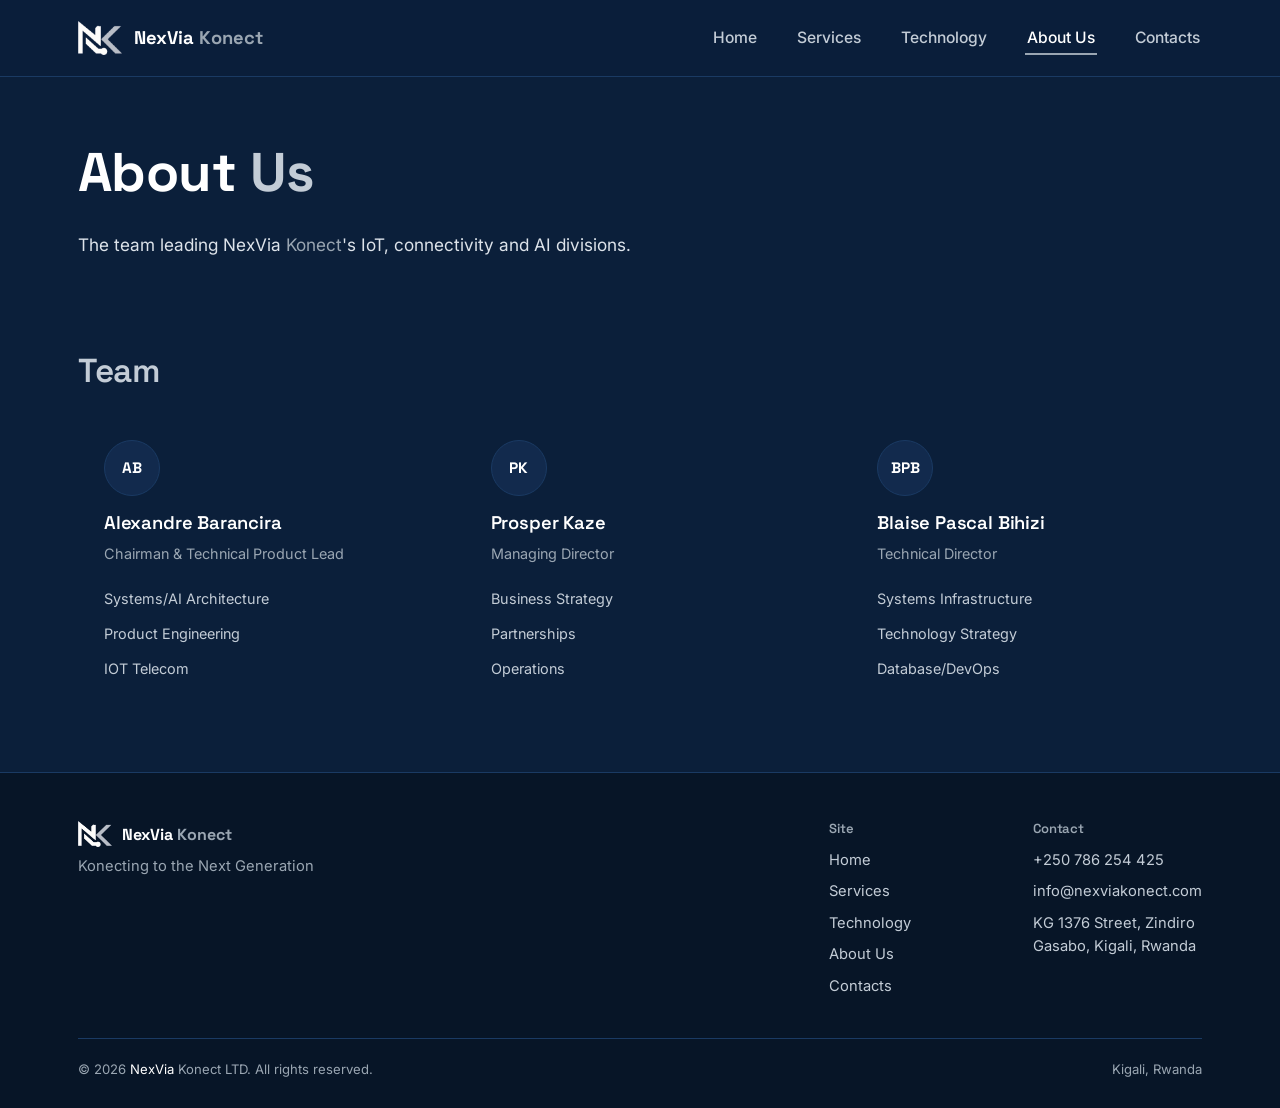
==== about.html @ c01fec38 "Add files via upload" ====
<!DOCTYPE html>
<html lang="en">
<head>
<meta charset="UTF-8">
<meta name="viewport" content="width=device-width, initial-scale=1">
<title>About Us — NexVia Konect</title>
<meta name="description" content="Meet the NexVia Konect leadership team behind our IoT, connectivity and AI divisions.">
<link rel="icon" type="image/png" href="assets/favicon-32.png">
<link rel="preconnect" href="https://fonts.googleapis.com">
<link rel="preconnect" href="https://fonts.gstatic.com" crossorigin>
<link href="https://fonts.googleapis.com/css2?family=Space+Grotesk:wght@500;600;700&family=Inter:wght@400;500;600&display=swap" rel="stylesheet">
<link rel="stylesheet" href="css/style.css">
</head>
<body>

<header class="site-header">
  <div class="container">
    <a class="brand" href="index.html">
      <img src="assets/logo-mark-light.png" alt="NexVia Konect logo">
      <span class="brand-word">NexVia <span class="k">Konect</span></span>
    </a>
    <nav aria-label="Primary">
      <ul class="nav-links">
        <li><a href="index.html">Home</a></li>
        <li><a href="services.html">Services</a></li>
        <li><a href="technology.html">Technology</a></li>
        <li><a href="about.html" aria-current="page">About Us</a></li>
        <li><a href="contact.html">Contacts</a></li>
      </ul>
    </nav>
    <button class="nav-toggle" aria-label="Toggle menu" aria-expanded="false"><span></span></button>
  </div>
</header>

<main>
  <section class="page-hero">
    <div class="container">
      <h1>About <span class="mix-grey">Us</span></h1>
      <p class="lede">The team leading NexVia <span class="k">Konect</span>'s IoT, connectivity and AI divisions.</p>
    </div>
  </section>

  <section class="section--tight">
    <div class="container">
      <h2 class="heading-grey">Team</h2>
      <div class="team-grid">

        <div class="team-card">
          <div class="avatar">AB</div>
          <h3>Alexandre Barancira</h3>
          <div class="role">Chairman &amp; Technical Product Lead</div>
          <ul class="expertise-list">
            <li>Systems/AI Architecture</li>
            <li>Product Engineering</li>
            <li>IOT Telecom</li>
          </ul>
        </div>

        <div class="team-card">
          <div class="avatar">PK</div>
          <h3>Prosper Kaze</h3>
          <div class="role">Managing Director</div>
          <ul class="expertise-list">
            <li>Business Strategy</li>
            <li>Partnerships</li>
            <li>Operations</li>
          </ul>
        </div>

        <div class="team-card">
          <div class="avatar">BPB</div>
          <h3>Blaise Pascal Bihizi</h3>
          <div class="role">Technical Director</div>
          <ul class="expertise-list">
            <li>Systems Infrastructure</li>
            <li>Technology Strategy</li>
            <li>Database/DevOps</li>
          </ul>
        </div>

      </div>
    </div>
  </section>
</main>

<footer class="site-footer">
  <div class="container">
    <div class="footer-top">
      <div>
        <div class="footer-brand">
          <img src="assets/logo-mark-light.png" alt="">
          <span class="footer-brand-name">NexVia <span class="k">Konect</span></span>
        </div>
        <p class="footer-tagline"><span class="k">Konecting</span> to the Next Generation</p>
      </div>
      <div class="footer-cols">
        <div class="footer-col">
          <h4>Site</h4>
          <a href="index.html">Home</a>
          <a href="services.html">Services</a>
          <a href="technology.html">Technology</a>
          <a href="about.html">About Us</a>
          <a href="contact.html">Contacts</a>
        </div>
        <div class="footer-col">
          <h4>Contact</h4>
          <a href="tel:+250786254425">+250 786 254 425</a>
          <a href="mailto:info@nexviakonect.com">info@nexviakonect.com</a>
          <p>KG 1376 Street, Zindiro<br>Gasabo, Kigali, Rwanda</p>
        </div>
      </div>
    </div>
    <div class="footer-bottom">
      <span>© 2026 <span class="brand-white">NexVia</span> <span class="k">Konect</span> LTD. All rights reserved.</span>
      <span>Kigali, Rwanda</span>
    </div>
  </div>
</footer>

<script src="js/main.js"></script>
</body>
</html>
---- css/style.css ----
/* ============================================================
   NexVia Konect — brand tokens
   Navy / Grey / White, per Company Profile theme colours.
   ============================================================ */
:root{
  --navy-950:#071527;   /* deepest bg (footer, panels) */
  --navy-900:#0b1f3a;   /* base page background */
  --navy-800:#122a4d;   /* elevated panel */
  --navy-700:#1a3a63;   /* borders on navy, hover fills */
  --grey-400:#9aa6b2;   /* logo grey / secondary accent */
  --grey-300:#c3ccd6;   /* body text on navy */
  --grey-200:#dde3ea;   /* faint text */
  --white:#ffffff;

  --font-head:'Space Grotesk', 'Segoe UI', Arial, sans-serif;
  --font-body:'Inter', 'Segoe UI', Arial, sans-serif;

  --maxw:1180px;
}

*,*::before,*::after{ box-sizing:border-box; }
html{ scroll-behavior:smooth; }
@media (prefers-reduced-motion: reduce){
  html{ scroll-behavior:auto; }
  *,*::before,*::after{ animation-duration:0.001ms !important; animation-iteration-count:1 !important; transition-duration:0.001ms !important; }
}

body{
  margin:0;
  background:var(--navy-900);
  color:var(--grey-300);
  font-family:var(--font-body);
  font-size:16px;
  line-height:1.6;
  -webkit-font-smoothing:antialiased;
}

h1,h2,h3,h4{
  font-family:var(--font-head);
  color:var(--white);
  margin:0 0 .5em;
  line-height:1.15;
  font-weight:600;
  letter-spacing:-0.01em;
}
h1{ font-size:clamp(2.2rem, 4.4vw, 3.4rem); font-weight:700; }
h2{ font-size:clamp(1.6rem, 2.6vw, 2.1rem); }
h3{ font-size:1.15rem; }

p{ margin:0 0 1em; max-width:64ch; }
a{ color:var(--white); text-decoration:none; }
a:focus-visible, button:focus-visible, input:focus-visible, textarea:focus-visible, select:focus-visible{
  outline:2px solid var(--grey-300);
  outline-offset:3px;
}

.k{ color:var(--grey-400); } /* two-tone brand device: the K in Konect */

.container{
  max-width:var(--maxw);
  margin:0 auto;
  padding:0 28px;
}

.section{ padding:88px 0; }
.section--tight{ padding:56px 0; }
.section--alt{ background:var(--navy-950); }

.eyebrow-line{
  color:var(--grey-400);
  font-size:.95rem;
  margin-bottom:14px;
}

/* ---------- Header ---------- */
.site-header{
  position:sticky; top:0; z-index:50;
  background:rgba(11,31,58,.92);
  backdrop-filter:saturate(140%) blur(8px);
  border-bottom:1px solid var(--navy-700);
}
.site-header .container{
  display:flex; align-items:center; justify-content:space-between;
  height:76px;
}
.brand{ display:flex; align-items:center; gap:12px; }
.brand img{ height:34px; width:auto; display:block; }
.brand-word{ font-family:var(--font-head); font-weight:700; font-size:1.15rem; color:var(--white); white-space:nowrap; }
.brand-word .k{ font-weight:700; }

.nav-links{ display:flex; gap:36px; list-style:none; margin:0; padding:0; }
.nav-links a{
  color:var(--grey-300); font-size:.98rem; font-weight:500;
  padding:6px 2px; border-bottom:2px solid transparent;
  transition:color .15s ease, border-color .15s ease;
}
.nav-links a:hover, .nav-links a[aria-current="page"]{
  color:var(--white); border-bottom-color:var(--grey-400);
}

.nav-toggle{
  display:none; background:none; border:1px solid var(--navy-700);
  border-radius:6px; width:42px; height:38px; cursor:pointer;
  position:relative;
}
.nav-toggle span, .nav-toggle span::before, .nav-toggle span::after{
  content:''; position:absolute; left:10px; right:10px; height:2px; background:var(--grey-300);
}
.nav-toggle span{ top:18px; }
.nav-toggle span::before{ top:-7px; }
.nav-toggle span::after{ top:7px; }

@media (max-width: 860px){
  .nav-toggle{ display:block; }
  .nav-links{
    position:fixed; inset:76px 0 auto 0; flex-direction:column; gap:0;
    background:var(--navy-950); border-bottom:1px solid var(--navy-700);
    max-height:0; overflow:hidden; transition:max-height .25s ease;
  }
  .nav-links.is-open{ max-height:320px; }
  .nav-links li{ border-top:1px solid var(--navy-700); }
  .nav-links a{ display:block; padding:16px 28px; border-bottom:none; }
  .nav-links a:hover, .nav-links a[aria-current="page"]{ background:var(--navy-800); }
}

/* ---------- Hero ---------- */
.hero{
  padding:76px 0 60px;
  max-width:760px;
}
.hero p.lede{ font-size:1.15rem; color:var(--grey-200); }
.hero-actions{ display:flex; gap:16px; margin-top:28px; flex-wrap:wrap; }

/* ---------- Grey/white heading mix ---------- */
.heading-grey{ color:var(--grey-300); }
.mix-grey{ color:var(--grey-300); }

@media (max-width:900px){
  .hero{ padding-top:52px; }
}

/* ---------- Buttons ---------- */
.btn{
  display:inline-flex; align-items:center; gap:8px;
  padding:13px 26px; border-radius:4px; font-weight:600; font-size:.98rem;
  border:1px solid transparent; cursor:pointer; font-family:var(--font-body);
  transition:background .15s ease, border-color .15s ease, color .15s ease;
}
.btn-primary{ background:var(--white); color:var(--navy-900); }
.btn-primary:hover{ background:var(--grey-200); }
.btn-outline{ border-color:var(--navy-700); color:var(--white); }
.btn-outline:hover{ border-color:var(--grey-400); background:var(--navy-800); }
.btn-grey{ background:var(--grey-400); color:var(--navy-900); }
.btn-grey:hover{ background:var(--grey-300); }

/* ---------- Divisions strip (home) ---------- */
.div-strip{ display:grid; grid-template-columns:repeat(5,1fr); gap:1px; background:var(--navy-700); border:1px solid var(--navy-700); margin-top:36px; }
.div-strip a{
  background:var(--navy-900); padding:22px 16px; display:flex; align-items:center; gap:10px;
  font-size:.92rem; color:var(--grey-200); font-weight:500;
}
.div-strip a:hover{ background:var(--navy-800); color:var(--white); }
.dot{ width:8px; height:8px; background:var(--grey-400); flex:none; }
@media (max-width:760px){ .div-strip{ grid-template-columns:1fr 1fr; } }
@media (max-width:460px){ .div-strip{ grid-template-columns:1fr; } }

.donut-chart-wrap{ margin-top:24px; max-width:640px; }
.donut-chart-wrap svg{ width:100%; height:auto; }
.donut-slice-link path{ transition:opacity .15s ease, transform .15s ease; transform-origin:center; }
.donut-slice-link:hover path, .donut-slice-link:focus path{ opacity:.82; }
.donut-slice-link:focus{ outline:none; }
.donut-slice-link:focus path{ stroke:var(--grey-300); }

/* ---------- Panels / cards (hairline, no shadow) ---------- */
.panel{
  background:var(--navy-800);
  border:1px solid var(--navy-700);
  padding:26px 24px;
}

.audience-grid{ display:grid; grid-template-columns:repeat(3,1fr); gap:1px; background:var(--navy-700); border:1px solid var(--navy-700); margin-top:8px; }
.audience-grid .panel{ border:none; }
.audience-grid h3{ margin-bottom:6px; }
.audience-grid .code{ display:inline-block; font-family:var(--font-head); color:var(--grey-400); font-weight:700; margin-bottom:10px; font-size:1.05rem; }
@media (max-width:760px){ .audience-grid{ grid-template-columns:1fr; } }

.pyramid-wrap{ margin-top:8px; max-width:640px; }
.pyramid-wrap svg{ width:100%; height:auto; }

.division-grid{ display:grid; grid-template-columns:1fr; gap:1px; background:var(--navy-700); border:1px solid var(--navy-700); margin-top:20px; }
.division-row{ background:var(--navy-900); padding:26px 24px; display:grid; grid-template-columns:220px 220px 1fr; gap:22px; }
.division-row .name{ display:flex; align-items:center; gap:10px; font-family:var(--font-head); font-weight:700; color:var(--white); font-size:1.05rem; }
.division-row .focus{ color:var(--grey-400); font-size:.92rem; }
.division-row .keys{ color:var(--grey-300); font-size:.94rem; margin:0; max-width:60ch; }
@media (max-width:860px){
  .division-row{ grid-template-columns:1fr; gap:6px; }
}

/* ---------- Team (about) ---------- */
.team-grid{ display:grid; grid-template-columns:repeat(3,1fr); gap:36px; margin-top:20px; }
.team-card{ background:var(--navy-900); padding:30px 26px; }
.avatar{
  width:56px; height:56px; border-radius:50%;
  background:var(--navy-800); border:1px solid var(--navy-700);
  color:var(--white); font-family:var(--font-head); font-weight:700; font-size:.95rem;
  display:flex; align-items:center; justify-content:center; margin-bottom:16px;
}
.team-card .role{ color:var(--grey-400); font-size:.9rem; margin-bottom:16px; }
.expertise-list{ list-style:none; margin:0; padding:0; }
.expertise-list li{ color:var(--grey-300); font-size:.9rem; padding:6px 0; }
@media (max-width:860px){ .team-grid{ grid-template-columns:1fr; } }

/* ---------- Contact page ---------- */
.contact-grid{ display:grid; grid-template-columns:1.1fr .9fr; gap:48px; margin-top:30px; }
.contact-grid > div{ padding:0; }
@media (max-width:860px){ .contact-grid{ grid-template-columns:1fr; } }

.field{ margin-bottom:20px; }
.field label{ display:block; font-size:.88rem; color:var(--grey-300); margin-bottom:7px; }
.field input, .field textarea, .field select{
  width:100%; background:var(--navy-950); border:1px solid var(--navy-700);
  color:var(--white); padding:12px 14px; font-family:var(--font-body); font-size:.96rem; border-radius:3px;
}
.field textarea{ min-height:130px; resize:vertical; }
.field input::placeholder, .field textarea::placeholder{ color:#5c6b7f; }
.form-note{ font-size:.85rem; color:var(--grey-400); margin-top:-6px; }
.form-status{ font-size:.9rem; margin-top:14px; min-height:1.2em; }

.info-block{ margin-bottom:30px; }
.info-block:last-child{ margin-bottom:0; }
.info-block h3{ margin-bottom:8px; }
.info-block .addr{ color:var(--grey-300); font-style:normal; margin:0 0 12px; }
.info-block .link-arrow{ color:var(--white); font-weight:600; font-size:.94rem; border-bottom:1px solid var(--navy-700); padding-bottom:2px; }
.info-block .link-arrow:hover{ border-color:var(--grey-400); }
.info-block .big{ font-family:var(--font-head); font-size:1.15rem; margin:0 0 10px; }
.info-block .big a{ color:var(--grey-300); }
.info-block .big a:hover{ color:var(--white); }
.info-block .phone-line{ display:flex; align-items:center; gap:9px; }
.icon-tel{ color:var(--grey-300); flex:none; }

/* ---------- Footer ---------- */
.site-footer{ background:var(--navy-950); border-top:1px solid var(--navy-700); padding:48px 0 28px; }
.footer-top{ display:flex; justify-content:space-between; gap:40px; flex-wrap:wrap; margin-bottom:32px; }
.footer-brand{ display:flex; align-items:center; gap:10px; }
.footer-brand img{ height:26px; }
.footer-brand-name{ font-family:var(--font-head); font-weight:700; color:var(--white); }
.footer-tagline{ color:var(--grey-400); font-size:.92rem; margin-top:8px; max-width:32ch; }
.footer-cols{ display:flex; flex-wrap:wrap; }
.footer-col{ margin-right:64px; min-width:140px; }
.footer-col:last-child{ margin-right:0; }
.footer-col h4{ font-size:.82rem; color:var(--grey-400); font-weight:600; margin-bottom:12px; }
.footer-col a, .footer-col p{ display:block; color:var(--grey-300); font-size:.92rem; margin:0 0 8px; }
.footer-col a:hover{ color:var(--white); }
.footer-bottom{ border-top:1px solid var(--navy-700); padding-top:20px; font-size:.82rem; color:var(--grey-400); display:flex; justify-content:space-between; flex-wrap:wrap; gap:10px; }
.footer-bottom .brand-white{ color:var(--white); }

/* ---------- Page hero (inner pages) ---------- */
.page-hero{ padding:64px 0 20px; }
.page-hero p.lede{ font-size:1.08rem; color:var(--grey-200); max-width:70ch; }
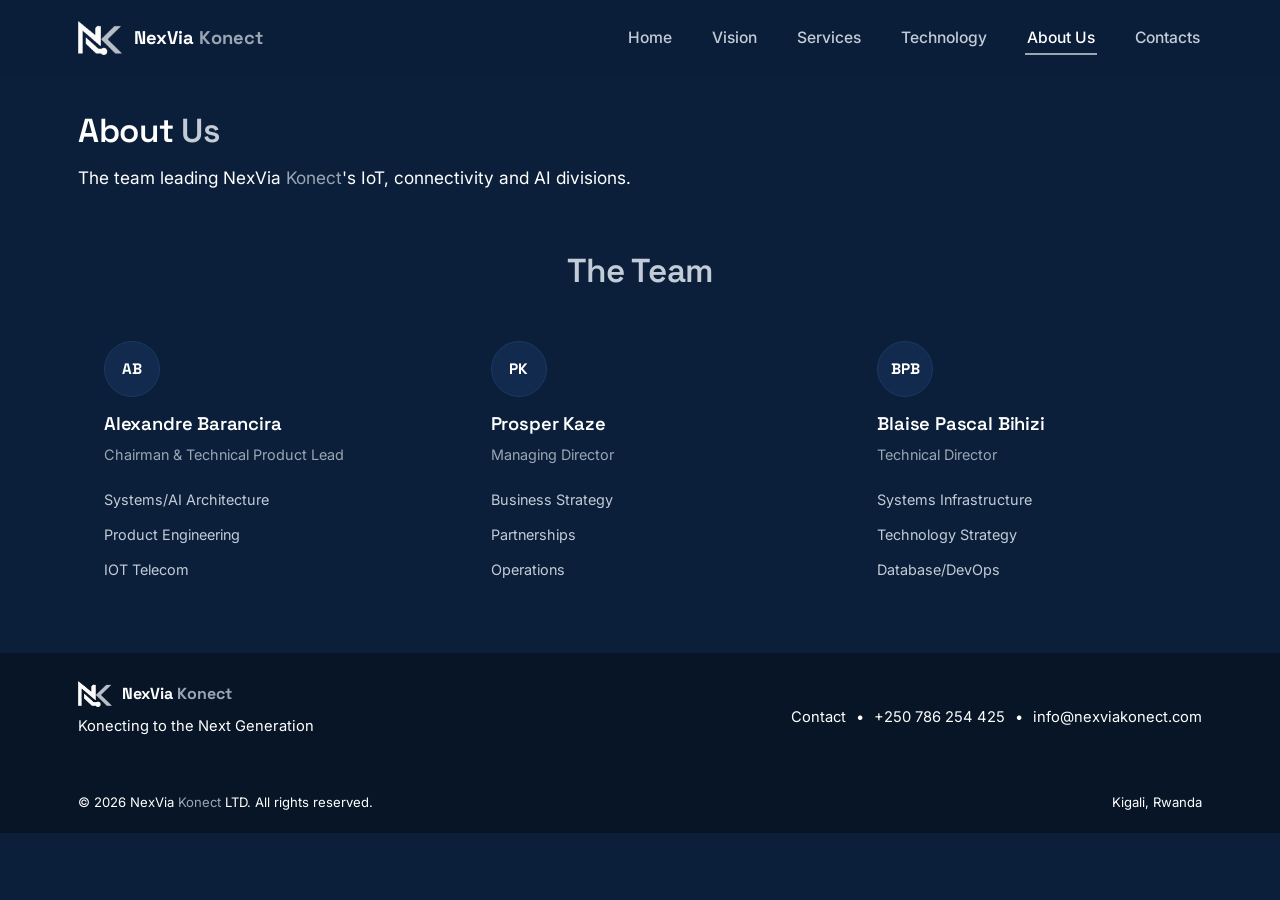
==== commit 5e4a8343: "Add files via upload" ====
--- a/about.html
+++ b/about.html
@@ -22,6 +22,7 @@
     <nav aria-label="Primary">
       <ul class="nav-links">
         <li><a href="index.html">Home</a></li>
+        <li><a href="vision.html">Vision</a></li>
         <li><a href="services.html">Services</a></li>
         <li><a href="technology.html">Technology</a></li>
         <li><a href="about.html" aria-current="page">About Us</a></li>
@@ -35,14 +36,14 @@
 <main>
   <section class="page-hero">
     <div class="container">
-      <h1>About <span class="mix-grey">Us</span></h1>
+      <h1 class="h1-compact">About <span class="mix-grey">Us</span></h1>
       <p class="lede">The team leading NexVia <span class="k">Konect</span>'s IoT, connectivity and AI divisions.</p>
     </div>
   </section>
 
   <section class="section--tight">
     <div class="container">
-      <h2 class="heading-grey">Team</h2>
+      <h2 class="heading-grey" style="text-align:center;">The Team</h2>
       <div class="team-grid">
 
         <div class="team-card">
@@ -93,21 +94,8 @@
         </div>
         <p class="footer-tagline"><span class="k">Konecting</span> to the Next Generation</p>
       </div>
-      <div class="footer-cols">
-        <div class="footer-col">
-          <h4>Site</h4>
-          <a href="index.html">Home</a>
-          <a href="services.html">Services</a>
-          <a href="technology.html">Technology</a>
-          <a href="about.html">About Us</a>
-          <a href="contact.html">Contacts</a>
-        </div>
-        <div class="footer-col">
-          <h4>Contact</h4>
-          <a href="tel:+250786254425">+250 786 254 425</a>
-          <a href="mailto:info@nexviakonect.com">info@nexviakonect.com</a>
-          <p>KG 1376 Street, Zindiro<br>Gasabo, Kigali, Rwanda</p>
-        </div>
+      <div class="footer-contact-line">
+        Contact<span class="dot-sep">&bull;</span><a href="tel:+250786254425">+250 786 254 425</a><span class="dot-sep">&bull;</span><a href="mailto:info@nexviakonect.com">info@nexviakonect.com</a>
       </div>
     </div>
     <div class="footer-bottom">
--- a/css/style.css
+++ b/css/style.css
@@ -45,9 +45,11 @@
 }
 h1{ font-size:clamp(2.2rem, 4.4vw, 3.4rem); font-weight:700; }
 h2{ font-size:clamp(1.6rem, 2.6vw, 2.1rem); }
+.h1-compact{ font-size:clamp(1.6rem, 2.6vw, 2.1rem) !important; font-weight:600 !important; margin-bottom:.4em !important; }
 h3{ font-size:1.15rem; }
 
 p{ margin:0 0 1em; max-width:64ch; }
+.lede{ color:var(--white); }
 a{ color:var(--white); text-decoration:none; }
 a:focus-visible, button:focus-visible, input:focus-visible, textarea:focus-visible, select:focus-visible{
   outline:2px solid var(--grey-300);
@@ -62,8 +64,8 @@
   padding:0 28px;
 }
 
-.section{ padding:88px 0; }
-.section--tight{ padding:56px 0; }
+.section{ padding:52px 0; }
+.section--tight{ padding:36px 0; }
 .section--alt{ background:var(--navy-950); }
 
 .eyebrow-line{
@@ -77,7 +79,6 @@
   position:sticky; top:0; z-index:50;
   background:rgba(11,31,58,.92);
   backdrop-filter:saturate(140%) blur(8px);
-  border-bottom:1px solid var(--navy-700);
 }
 .site-header .container{
   display:flex; align-items:center; justify-content:space-between;
@@ -125,10 +126,10 @@
 
 /* ---------- Hero ---------- */
 .hero{
-  padding:76px 0 60px;
+  padding:32px 0 28px;
   max-width:760px;
 }
-.hero p.lede{ font-size:1.15rem; color:var(--grey-200); }
+.hero p.lede{ font-size:1.15rem; color:var(--white); }
 .hero-actions{ display:flex; gap:16px; margin-top:28px; flex-wrap:wrap; }
 
 /* ---------- Grey/white heading mix ---------- */
@@ -164,13 +165,22 @@
 @media (max-width:760px){ .div-strip{ grid-template-columns:1fr 1fr; } }
 @media (max-width:460px){ .div-strip{ grid-template-columns:1fr; } }
 
-.donut-chart-wrap{ margin-top:24px; max-width:640px; }
+.donut-chart-wrap{ margin-top:0; max-width:540px; }
 .donut-chart-wrap svg{ width:100%; height:auto; }
 .donut-slice-link path{ transition:opacity .15s ease, transform .15s ease; transform-origin:center; }
 .donut-slice-link:hover path, .donut-slice-link:focus path{ opacity:.82; }
 .donut-slice-link:focus{ outline:none; }
 .donut-slice-link:focus path{ stroke:var(--grey-300); }
 
+.split-row{ display:grid; grid-template-columns:1fr 1fr; gap:40px; align-items:center; }
+.split-text{ max-width:520px; }
+.split-visual{ display:flex; justify-content:center; }
+.split-visual .donut-chart-wrap{ margin-top:0; }
+@media (max-width:860px){
+  .split-row{ grid-template-columns:1fr; }
+  .split-visual{ order:2; margin-top:8px; }
+}
+
 /* ---------- Panels / cards (hairline, no shadow) ---------- */
 .panel{
   background:var(--navy-800);
@@ -191,7 +201,7 @@
 .division-row{ background:var(--navy-900); padding:26px 24px; display:grid; grid-template-columns:220px 220px 1fr; gap:22px; }
 .division-row .name{ display:flex; align-items:center; gap:10px; font-family:var(--font-head); font-weight:700; color:var(--white); font-size:1.05rem; }
 .division-row .focus{ color:var(--grey-400); font-size:.92rem; }
-.division-row .keys{ color:var(--grey-300); font-size:.94rem; margin:0; max-width:60ch; }
+.division-row .keys{ color:var(--white); font-size:.94rem; margin:0; max-width:60ch; }
 @media (max-width:860px){
   .division-row{ grid-template-columns:1fr; gap:6px; }
 }
@@ -211,7 +221,7 @@
 @media (max-width:860px){ .team-grid{ grid-template-columns:1fr; } }
 
 /* ---------- Contact page ---------- */
-.contact-grid{ display:grid; grid-template-columns:1.1fr .9fr; gap:48px; margin-top:30px; }
+.contact-grid{ display:grid; grid-template-columns:1.1fr .9fr; gap:48px; margin-top:8px; }
 .contact-grid > div{ padding:0; }
 @media (max-width:860px){ .contact-grid{ grid-template-columns:1fr; } }
 
@@ -228,32 +238,48 @@
 
 .info-block{ margin-bottom:30px; }
 .info-block:last-child{ margin-bottom:0; }
-.info-block h3{ margin-bottom:8px; }
-.info-block .addr{ color:var(--grey-300); font-style:normal; margin:0 0 12px; }
-.info-block .link-arrow{ color:var(--white); font-weight:600; font-size:.94rem; border-bottom:1px solid var(--navy-700); padding-bottom:2px; }
-.info-block .link-arrow:hover{ border-color:var(--grey-400); }
+.info-block h3{ margin-bottom:8px; color:var(--grey-300); font-size:.85rem; text-transform:uppercase; letter-spacing:.04em; font-weight:600; }
+.info-block .addr{ color:var(--white); font-style:normal; margin:0 0 12px; }
+.info-block .link-arrow{ color:var(--grey-300); font-weight:600; font-size:.94rem; border-bottom:1px solid var(--navy-700); padding-bottom:2px; }
+.info-block .link-arrow:hover{ color:var(--white); border-color:var(--grey-400); }
 .info-block .big{ font-family:var(--font-head); font-size:1.15rem; margin:0 0 10px; }
-.info-block .big a{ color:var(--grey-300); }
-.info-block .big a:hover{ color:var(--white); }
+.info-block .big a{ color:var(--white); }
+.info-block .big a:hover{ color:var(--grey-300); }
 .info-block .phone-line{ display:flex; align-items:center; gap:9px; }
 .icon-tel{ color:var(--grey-300); flex:none; }
 
 /* ---------- Footer ---------- */
-.site-footer{ background:var(--navy-950); border-top:1px solid var(--navy-700); padding:48px 0 28px; }
-.footer-top{ display:flex; justify-content:space-between; gap:40px; flex-wrap:wrap; margin-bottom:32px; }
+.site-footer{ background:var(--navy-950); padding:28px 0 20px; }
+.footer-top{ display:flex; justify-content:space-between; align-items:center; gap:24px; flex-wrap:wrap; margin-bottom:18px; }
+.footer-contact-line{ font-size:.92rem; color:var(--white); white-space:nowrap; }
+.footer-contact-line a{ color:var(--white); }
+.footer-contact-line a:hover{ color:var(--grey-300); }
+.footer-contact-line .dot-sep{ margin:0 10px; color:var(--white); }
 .footer-brand{ display:flex; align-items:center; gap:10px; }
 .footer-brand img{ height:26px; }
 .footer-brand-name{ font-family:var(--font-head); font-weight:700; color:var(--white); }
-.footer-tagline{ color:var(--grey-400); font-size:.92rem; margin-top:8px; max-width:32ch; }
+.footer-tagline{ color:var(--white); font-size:.92rem; margin-top:8px; max-width:32ch; }
+.footer-tagline .k{ color:var(--white); }
 .footer-cols{ display:flex; flex-wrap:wrap; }
 .footer-col{ margin-right:64px; min-width:140px; }
 .footer-col:last-child{ margin-right:0; }
 .footer-col h4{ font-size:.82rem; color:var(--grey-400); font-weight:600; margin-bottom:12px; }
 .footer-col a, .footer-col p{ display:block; color:var(--grey-300); font-size:.92rem; margin:0 0 8px; }
 .footer-col a:hover{ color:var(--white); }
-.footer-bottom{ border-top:1px solid var(--navy-700); padding-top:20px; font-size:.82rem; color:var(--grey-400); display:flex; justify-content:space-between; flex-wrap:wrap; gap:10px; }
+.footer-bottom{ padding-top:20px; font-size:.82rem; color:var(--white); display:flex; justify-content:space-between; flex-wrap:wrap; gap:10px; }
 .footer-bottom .brand-white{ color:var(--white); }
 
 /* ---------- Page hero (inner pages) ---------- */
-.page-hero{ padding:64px 0 20px; }
-.page-hero p.lede{ font-size:1.08rem; color:var(--grey-200); max-width:70ch; }
+.page-hero{ padding:36px 0 8px; }
+.page-hero p.lede{ font-size:1.08rem; color:var(--white); max-width:70ch; }
+
+/* ---------- Vision / letter page ---------- */
+.letter{ max-width:72ch; }
+.letter p{ color:var(--white); font-size:1.02rem; line-height:1.7; max-width:72ch; }
+.letter-pullquote{
+  font-family:var(--font-head); font-weight:600; font-size:1.25rem; color:var(--grey-300);
+  border-left:3px solid var(--navy-700); padding-left:20px; margin:32px 0;
+}
+.letter-sign{ margin-top:8px; }
+.letter-sign-name{ font-family:var(--font-head); font-weight:700; color:var(--white); margin:0 0 2px; font-size:1.05rem; }
+.letter-sign-role{ color:var(--grey-400); margin:0; font-size:.92rem; }
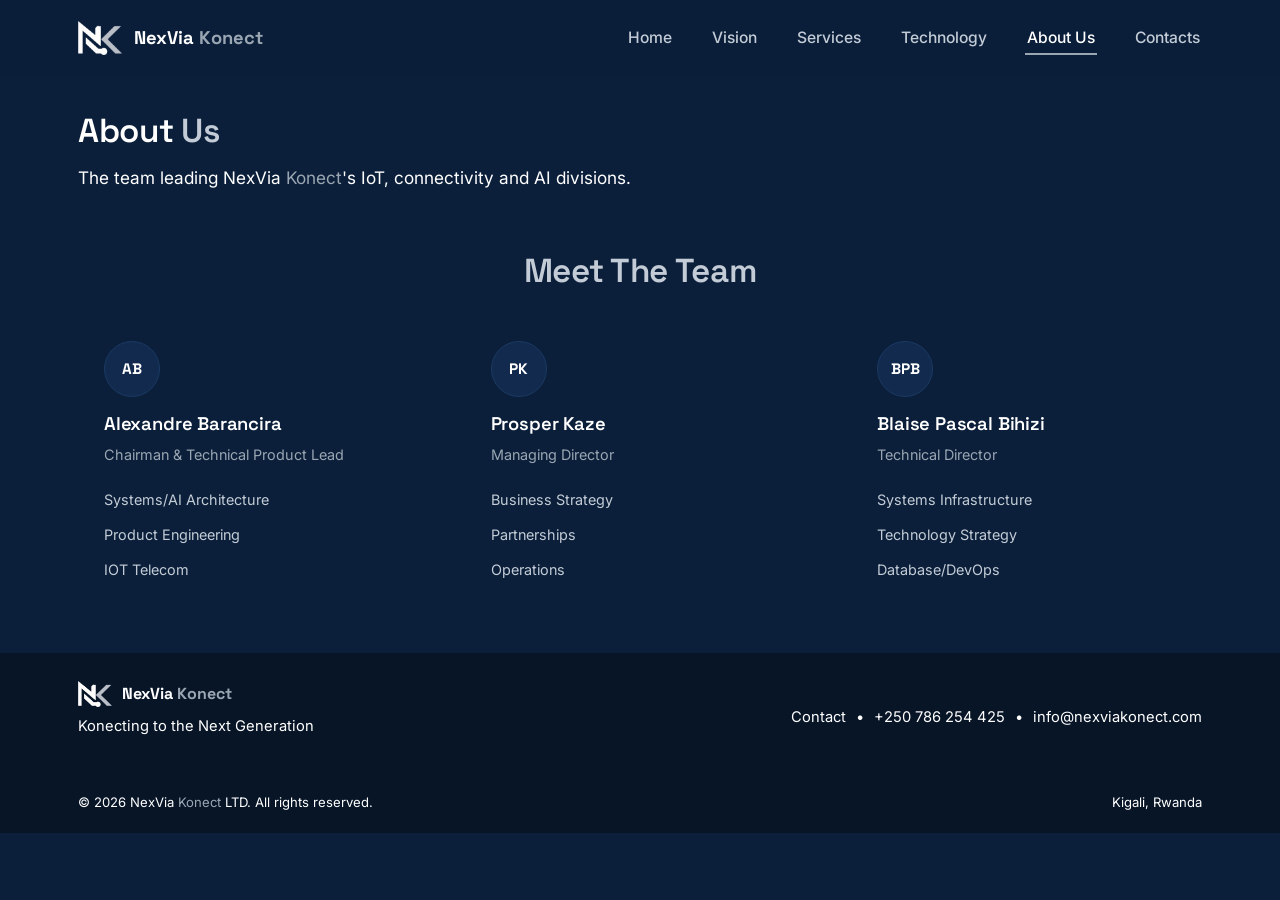
==== commit ceebd0f0: "Change heading text from 'The Team' to 'Meet The Team'" ====
--- a/about.html
+++ b/about.html
@@ -43,7 +43,7 @@
 
   <section class="section--tight">
     <div class="container">
-      <h2 class="heading-grey" style="text-align:center;">The Team</h2>
+      <h2 class="heading-grey" style="text-align:center;"> Meet The Team</h2>
       <div class="team-grid">
 
         <div class="team-card">
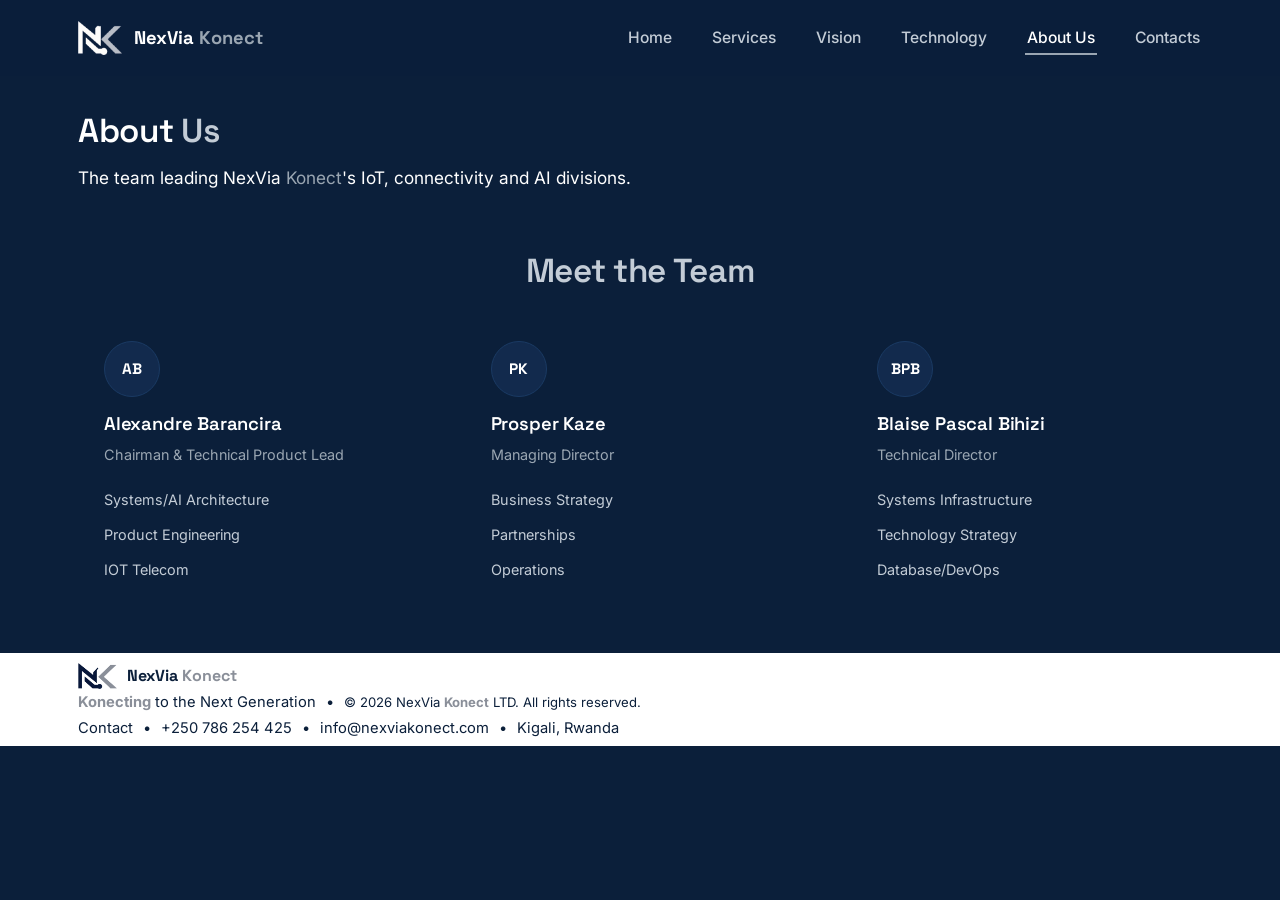
==== commit 8a3a94df: "Initial deploy" ====
--- a/about.html
+++ b/about.html
@@ -22,8 +22,8 @@
     <nav aria-label="Primary">
       <ul class="nav-links">
         <li><a href="index.html">Home</a></li>
+        <li><a href="services.html">Services</a></li>
         <li><a href="vision.html">Vision</a></li>
-        <li><a href="services.html">Services</a></li>
         <li><a href="technology.html">Technology</a></li>
         <li><a href="about.html" aria-current="page">About Us</a></li>
         <li><a href="contact.html">Contacts</a></li>
@@ -43,7 +43,7 @@
 
   <section class="section--tight">
     <div class="container">
-      <h2 class="heading-grey" style="text-align:center;"> Meet The Team</h2>
+      <h2 class="heading-grey heading-centered">Meet the Team</h2>
       <div class="team-grid">
 
         <div class="team-card">
@@ -86,21 +86,17 @@
 
 <footer class="site-footer">
   <div class="container">
-    <div class="footer-top">
-      <div>
+    <div class="footer-grid">
+      <div class="footer-brand-col">
         <div class="footer-brand">
-          <img src="assets/logo-mark-light.png" alt="">
+          <img src="assets/logo-mark-navy.png" alt="">
           <span class="footer-brand-name">NexVia <span class="k">Konect</span></span>
         </div>
-        <p class="footer-tagline"><span class="k">Konecting</span> to the Next Generation</p>
+        <p class="footer-tagline"><span class="k">Konecting</span> to the Next Generation<span class="dot-sep">&bull;</span><span class="footer-copyright">© 2026 <span class="brand-white">NexVia</span> <span class="k">Konect</span> LTD. All rights reserved.</span></p>
+        <div class="footer-contact-line">
+          Contact<span class="dot-sep">&bull;</span><a href="tel:+250786254425">+250 786 254 425</a><span class="dot-sep">&bull;</span><a href="mailto:info@nexviakonect.com">info@nexviakonect.com</a><span class="dot-sep">&bull;</span><span class="footer-loc">Kigali, Rwanda</span>
+        </div>
       </div>
-      <div class="footer-contact-line">
-        Contact<span class="dot-sep">&bull;</span><a href="tel:+250786254425">+250 786 254 425</a><span class="dot-sep">&bull;</span><a href="mailto:info@nexviakonect.com">info@nexviakonect.com</a>
-      </div>
-    </div>
-    <div class="footer-bottom">
-      <span>© 2026 <span class="brand-white">NexVia</span> <span class="k">Konect</span> LTD. All rights reserved.</span>
-      <span>Kigali, Rwanda</span>
     </div>
   </div>
 </footer>
--- a/css/style.css
+++ b/css/style.css
@@ -11,6 +11,9 @@
   --grey-300:#c3ccd6;   /* body text on navy */
   --grey-200:#dde3ea;   /* faint text */
   --white:#ffffff;
+  --navy-accent:#071527; /* dark navy accent for Konect/Konecting on the grey footer */
+  --footer-grey:#ffffff; /* white footer band */
+  --logo-k-grey:#8a8f99; /* exact grey used for the K in the navy logo mark */
 
   --font-head:'Space Grotesk', 'Segoe UI', Arial, sans-serif;
   --font-body:'Inter', 'Segoe UI', Arial, sans-serif;
@@ -67,6 +70,8 @@
 .section{ padding:52px 0; }
 .section--tight{ padding:36px 0; }
 .section--alt{ background:var(--navy-950); }
+.section--pie{ padding:6px 0 0; }
+.section--services-hero{ padding:16px 0 6px; }
 
 .eyebrow-line{
   color:var(--grey-400);
@@ -134,6 +139,7 @@
 
 /* ---------- Grey/white heading mix ---------- */
 .heading-grey{ color:var(--grey-300); }
+.heading-centered{ display:block; width:100%; text-align:center; margin-left:auto; margin-right:auto; }
 .mix-grey{ color:var(--grey-300); }
 
 @media (max-width:900px){
@@ -165,17 +171,18 @@
 @media (max-width:760px){ .div-strip{ grid-template-columns:1fr 1fr; } }
 @media (max-width:460px){ .div-strip{ grid-template-columns:1fr; } }
 
-.donut-chart-wrap{ margin-top:0; max-width:540px; }
-.donut-chart-wrap svg{ width:100%; height:auto; }
+.donut-chart-wrap{ margin:0 auto; width:100%; max-width:560px; }
+.donut-chart-wrap svg{ display:block; width:100%; height:auto; }
 .donut-slice-link path{ transition:opacity .15s ease, transform .15s ease; transform-origin:center; }
 .donut-slice-link:hover path, .donut-slice-link:focus path{ opacity:.82; }
 .donut-slice-link:focus{ outline:none; }
 .donut-slice-link:focus path{ stroke:var(--grey-300); }
 
 .split-row{ display:grid; grid-template-columns:1fr 1fr; gap:40px; align-items:center; }
+.split-row--wide-visual{ grid-template-columns:.85fr 1.15fr; }
 .split-text{ max-width:520px; }
-.split-visual{ display:flex; justify-content:center; }
-.split-visual .donut-chart-wrap{ margin-top:0; }
+.split-visual{ display:flex; justify-content:center; width:100%; min-width:0; }
+.split-visual .donut-chart-wrap{ margin-top:0; flex:1 1 auto; min-width:0; }
 @media (max-width:860px){
   .split-row{ grid-template-columns:1fr; }
   .split-visual{ order:2; margin-top:8px; }
@@ -194,8 +201,9 @@
 .audience-grid .code{ display:inline-block; font-family:var(--font-head); color:var(--grey-400); font-weight:700; margin-bottom:10px; font-size:1.05rem; }
 @media (max-width:760px){ .audience-grid{ grid-template-columns:1fr; } }
 
-.pyramid-wrap{ margin-top:8px; max-width:640px; }
+.pyramid-wrap{ margin:0 auto; max-width:300px; }
 .pyramid-wrap svg{ width:100%; height:auto; }
+.pyramid-wrap img{ display:block; width:100%; height:auto; }
 
 .division-grid{ display:grid; grid-template-columns:1fr; gap:1px; background:var(--navy-700); border:1px solid var(--navy-700); margin-top:20px; }
 .division-row{ background:var(--navy-900); padding:26px 24px; display:grid; grid-template-columns:220px 220px 1fr; gap:22px; }
@@ -239,47 +247,59 @@
 .info-block{ margin-bottom:30px; }
 .info-block:last-child{ margin-bottom:0; }
 .info-block h3{ margin-bottom:8px; color:var(--grey-300); font-size:.85rem; text-transform:uppercase; letter-spacing:.04em; font-weight:600; }
-.info-block .addr{ color:var(--white); font-style:normal; margin:0 0 12px; }
+.info-block .addr{ color:var(--white); font-style:normal; margin:0 0 12px; font-size:.92rem; }
 .info-block .link-arrow{ color:var(--grey-300); font-weight:600; font-size:.94rem; border-bottom:1px solid var(--navy-700); padding-bottom:2px; }
 .info-block .link-arrow:hover{ color:var(--white); border-color:var(--grey-400); }
-.info-block .big{ font-family:var(--font-head); font-size:1.15rem; margin:0 0 10px; }
+.info-block .big{ font-family:var(--font-head); font-size:.95rem; font-weight:600; margin:0 0 10px; }
 .info-block .big a{ color:var(--white); }
 .info-block .big a:hover{ color:var(--grey-300); }
 .info-block .phone-line{ display:flex; align-items:center; gap:9px; }
 .icon-tel{ color:var(--grey-300); flex:none; }
 
 /* ---------- Footer ---------- */
-.site-footer{ background:var(--navy-950); padding:28px 0 20px; }
-.footer-top{ display:flex; justify-content:space-between; align-items:center; gap:24px; flex-wrap:wrap; margin-bottom:18px; }
-.footer-contact-line{ font-size:.92rem; color:var(--white); white-space:nowrap; }
-.footer-contact-line a{ color:var(--white); }
-.footer-contact-line a:hover{ color:var(--grey-300); }
-.footer-contact-line .dot-sep{ margin:0 10px; color:var(--white); }
+.site-footer{ background-color:#ffffff; padding:10px 0 6px; box-shadow:0 -1px 0 rgba(11,31,58,.08); }
+.footer-grid{ display:block; }
+.footer-contact-line{ font-size:.92rem; color:var(--navy-900); white-space:nowrap; text-align:left; margin:2px 0 0; }
+.footer-contact-line a{ color:var(--navy-900); }
+.footer-contact-line a:hover{ color:var(--navy-700); }
+.footer-contact-line .dot-sep{ margin:0 10px; color:var(--navy-900); }
+.footer-contact-line .footer-loc{ font-size:.92rem; }
 .footer-brand{ display:flex; align-items:center; gap:10px; }
 .footer-brand img{ height:26px; }
-.footer-brand-name{ font-family:var(--font-head); font-weight:700; color:var(--white); }
-.footer-tagline{ color:var(--white); font-size:.92rem; margin-top:8px; max-width:32ch; }
-.footer-tagline .k{ color:var(--white); }
+.footer-brand-name{ font-family:var(--font-head); font-weight:700; color:var(--navy-900); }
+.footer-brand-name .k{ color:var(--logo-k-grey); font-weight:700; }
+.footer-tagline{ color:var(--navy-900); font-size:.92rem; margin:2px 0 0; max-width:60ch; white-space:nowrap; }
+.footer-tagline .k{ color:var(--logo-k-grey); font-weight:700; }
+.footer-tagline .dot-sep{ margin:0 10px; color:var(--navy-900); }
 .footer-cols{ display:flex; flex-wrap:wrap; }
 .footer-col{ margin-right:64px; min-width:140px; }
 .footer-col:last-child{ margin-right:0; }
 .footer-col h4{ font-size:.82rem; color:var(--grey-400); font-weight:600; margin-bottom:12px; }
 .footer-col a, .footer-col p{ display:block; color:var(--grey-300); font-size:.92rem; margin:0 0 8px; }
 .footer-col a:hover{ color:var(--white); }
-.footer-bottom{ padding-top:20px; font-size:.82rem; color:var(--white); display:flex; justify-content:space-between; flex-wrap:wrap; gap:10px; }
-.footer-bottom .brand-white{ color:var(--white); }
+.footer-copyright{ font-size:.82rem; color:var(--navy-900); }
+.footer-copyright .brand-white{ color:var(--navy-900); }
+.footer-copyright .k{ color:var(--logo-k-grey); font-weight:700; }
+.footer-loc{ font-size:.82rem; color:var(--navy-900); text-align:left; white-space:nowrap; }
+@media (max-width:600px){
+  .footer-contact-line,.footer-loc{ text-align:left; white-space:normal; }
+  .footer-tagline{ white-space:normal; max-width:none; }
+}
 
 /* ---------- Page hero (inner pages) ---------- */
 .page-hero{ padding:36px 0 8px; }
 .page-hero p.lede{ font-size:1.08rem; color:var(--white); max-width:70ch; }
 
 /* ---------- Vision / letter page ---------- */
-.letter{ max-width:72ch; }
-.letter p{ color:var(--white); font-size:1.02rem; line-height:1.7; max-width:72ch; }
-.letter-pullquote{
-  font-family:var(--font-head); font-weight:600; font-size:1.25rem; color:var(--grey-300);
-  border-left:3px solid var(--navy-700); padding-left:20px; margin:32px 0;
-}
-.letter-sign{ margin-top:8px; }
-.letter-sign-name{ font-family:var(--font-head); font-weight:700; color:var(--white); margin:0 0 2px; font-size:1.05rem; }
-.letter-sign-role{ color:var(--grey-400); margin:0; font-size:.92rem; }
+.vision-letter-section{
+  background:var(--navy-900);
+  padding:64px 0;
+}
+.vision-letter-img{
+  display:block;
+  max-width:720px;
+  width:100%;
+  margin:0 auto;
+  border-radius:4px;
+  box-shadow:0 30px 70px rgba(3,10,22,.55);
+}
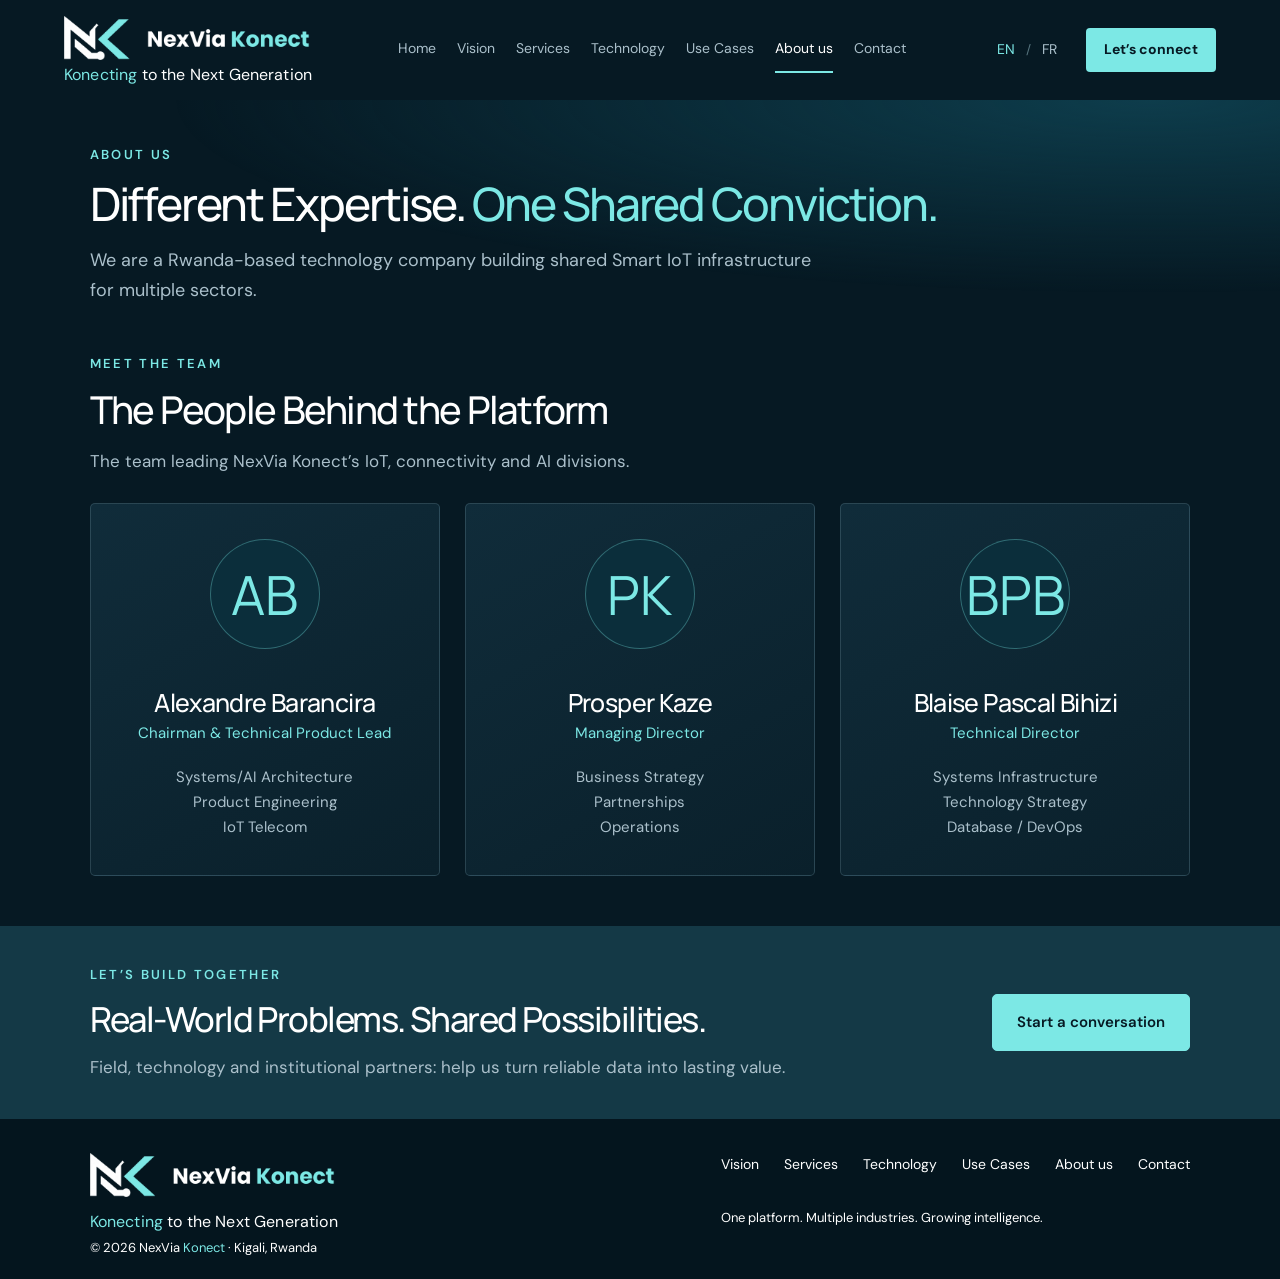
==== commit 39c24fb7: "Update site" ====
--- a/about.html
+++ b/about.html
@@ -1,106 +1 @@
-<!DOCTYPE html>
-<html lang="en">
-<head>
-<meta charset="UTF-8">
-<meta name="viewport" content="width=device-width, initial-scale=1">
-<title>About Us — NexVia Konect</title>
-<meta name="description" content="Meet the NexVia Konect leadership team behind our IoT, connectivity and AI divisions.">
-<link rel="icon" type="image/png" href="assets/favicon-32.png">
-<link rel="preconnect" href="https://fonts.googleapis.com">
-<link rel="preconnect" href="https://fonts.gstatic.com" crossorigin>
-<link href="https://fonts.googleapis.com/css2?family=Space+Grotesk:wght@500;600;700&family=Inter:wght@400;500;600&display=swap" rel="stylesheet">
-<link rel="stylesheet" href="css/style.css">
-</head>
-<body>
-
-<header class="site-header">
-  <div class="container">
-    <a class="brand" href="index.html">
-      <img src="assets/logo-mark-light.png" alt="NexVia Konect logo">
-      <span class="brand-word">NexVia <span class="k">Konect</span></span>
-    </a>
-    <nav aria-label="Primary">
-      <ul class="nav-links">
-        <li><a href="index.html">Home</a></li>
-        <li><a href="services.html">Services</a></li>
-        <li><a href="vision.html">Vision</a></li>
-        <li><a href="technology.html">Technology</a></li>
-        <li><a href="about.html" aria-current="page">About Us</a></li>
-        <li><a href="contact.html">Contacts</a></li>
-      </ul>
-    </nav>
-    <button class="nav-toggle" aria-label="Toggle menu" aria-expanded="false"><span></span></button>
-  </div>
-</header>
-
-<main>
-  <section class="page-hero">
-    <div class="container">
-      <h1 class="h1-compact">About <span class="mix-grey">Us</span></h1>
-      <p class="lede">The team leading NexVia <span class="k">Konect</span>'s IoT, connectivity and AI divisions.</p>
-    </div>
-  </section>
-
-  <section class="section--tight">
-    <div class="container">
-      <h2 class="heading-grey heading-centered">Meet the Team</h2>
-      <div class="team-grid">
-
-        <div class="team-card">
-          <div class="avatar">AB</div>
-          <h3>Alexandre Barancira</h3>
-          <div class="role">Chairman &amp; Technical Product Lead</div>
-          <ul class="expertise-list">
-            <li>Systems/AI Architecture</li>
-            <li>Product Engineering</li>
-            <li>IOT Telecom</li>
-          </ul>
-        </div>
-
-        <div class="team-card">
-          <div class="avatar">PK</div>
-          <h3>Prosper Kaze</h3>
-          <div class="role">Managing Director</div>
-          <ul class="expertise-list">
-            <li>Business Strategy</li>
-            <li>Partnerships</li>
-            <li>Operations</li>
-          </ul>
-        </div>
-
-        <div class="team-card">
-          <div class="avatar">BPB</div>
-          <h3>Blaise Pascal Bihizi</h3>
-          <div class="role">Technical Director</div>
-          <ul class="expertise-list">
-            <li>Systems Infrastructure</li>
-            <li>Technology Strategy</li>
-            <li>Database/DevOps</li>
-          </ul>
-        </div>
-
-      </div>
-    </div>
-  </section>
-</main>
-
-<footer class="site-footer">
-  <div class="container">
-    <div class="footer-grid">
-      <div class="footer-brand-col">
-        <div class="footer-brand">
-          <img src="assets/logo-mark-navy.png" alt="">
-          <span class="footer-brand-name">NexVia <span class="k">Konect</span></span>
-        </div>
-        <p class="footer-tagline"><span class="k">Konecting</span> to the Next Generation<span class="dot-sep">&bull;</span><span class="footer-copyright">© 2026 <span class="brand-white">NexVia</span> <span class="k">Konect</span> LTD. All rights reserved.</span></p>
-        <div class="footer-contact-line">
-          Contact<span class="dot-sep">&bull;</span><a href="tel:+250786254425">+250 786 254 425</a><span class="dot-sep">&bull;</span><a href="mailto:info@nexviakonect.com">info@nexviakonect.com</a><span class="dot-sep">&bull;</span><span class="footer-loc">Kigali, Rwanda</span>
-        </div>
-      </div>
-    </div>
-  </div>
-</footer>
-
-<script src="js/main.js"></script>
-</body>
-</html>
+<!doctype html><html lang="en"><head><meta charset="utf-8"><meta name="viewport" content="width=device-width,initial-scale=1"><meta name="description" content="NexVia Konect connects trusted field data to better decisions. One reusable IoT platform, five strategic divisions, multiple industries."><meta name="theme-color" content="#061923"><title>NexVia Konect — About</title><link rel="icon" type="image/svg+xml" href="data:image/svg+xml,%3Csvg xmlns='http://www.w3.org/2000/svg' viewBox='0 0 40 40'%3E%3Crect width='40' height='40' rx='9' fill='%23061923'/%3E%3Cpath d='M10 30V10l20 20V10M20 20l10-10' fill='none' stroke='%237ce8e5' stroke-width='3'/%3E%3C/svg%3E"><link rel="stylesheet" href="style.css"><script src="app.js" defer></script></head><body><a class="skip" href="#main">Skip to content</a><header><a class="brand" href="index.html" aria-label="NexVia Konect home"><img class="logo-full" src="assets/logo-dark.png" alt="NexVia Konect" width="236" height="44"><span class="brand-tag"><b>Konecting</b> to the Next Generation</span></a><nav id="nav" aria-label="Main navigation"></nav><div class="header-actions"><div class="languages" aria-label="Language"><button data-lang="en">EN</button><span>/</span><button data-lang="fr">FR</button></div><a class="contact-link" href="contact.html" data-t="contact">Let’s connect</a><button class="menu" aria-expanded="false" aria-controls="nav" aria-label="Open navigation">☰</button></div></header><main id="main"></main><footer id="footer"></footer></body></html>
--- a/style.css
+++ b/style.css
@@ -0,0 +1,122 @@
+
+@import url('https://fonts.googleapis.com/css2?family=Dancing+Script:wght@600&family=Playfair+Display:wght@700&display=swap');
+@import url('https://fonts.googleapis.com/css2?family=DM+Sans:wght@400;450;500;600;700&family=Manrope:wght@400;500;600;650;700;800&display=swap');
+:root{--ink:#061923;--panel:#0b2633;--muted:#abc0cb;--blue:#2d88ff;--aqua:#7ce8e5;--line:rgba(179,218,235,.18);--cream:#f3f7f5}*{box-sizing:border-box}html{scroll-behavior:smooth;scroll-padding-top:90px}body{margin:0;background:var(--ink);color:white;font-family:'DM Sans',sans-serif;font-size:17px;line-height:1.65}a{color:inherit;text-decoration:none}button{font:inherit;cursor:pointer}button,a{-webkit-tap-highlight-color:transparent}button:focus-visible,a:focus-visible,summary:focus-visible{outline:3px solid var(--aqua);outline-offset:5px}h1,h2,h3,p{margin:0}h1,h2,h3{font-family:'Manrope',sans-serif;line-height:1.1;font-weight:500;letter-spacing:-.045em}h1{font-size:clamp(3.3rem,6.5vw,6.5rem)}h2{font-size:clamp(2.4rem,4.6vw,4.7rem)}h3{font-size:1.65rem;letter-spacing:-.025em}p{color:var(--muted)}header{height:96px;display:flex;align-items:center;justify-content:space-between;padding:0 5%;border-bottom:1px solid var(--line);position:relative;z-index:50;background:var(--ink)}.brand{display:flex;gap:12px;align-items:center;font-family:Manrope;font-size:21px;white-space:nowrap}.brand img{width:39px;height:39px;object-fit:contain}.brand b{font-weight:400;color:var(--muted)}nav{display:flex;gap:25px;font-size:14px}nav a{color:var(--muted);padding:10px 0}nav a.active{color:white;border-bottom:2px solid var(--aqua)}.header-actions{display:flex;align-items:center;gap:24px}.languages{display:flex;align-items:center;gap:6px;font-size:13px}.languages button{background:none;border:0;color:var(--muted);padding:5px;font-size:14px}.languages button.active{color:var(--aqua)}.languages span{color:#56747e}.contact-link{background:var(--aqua);color:var(--ink);border-radius:4px;padding:10px 18px;font-size:14px;font-weight:700}.menu{display:none;background:none;border:0;color:white;font-size:24px}.skip{position:absolute;top:-100px;z-index:100;background:white;color:var(--ink);padding:10px}.skip:focus{top:0}.eyebrow{text-transform:uppercase;color:var(--aqua);font-size:13px;letter-spacing:.18em;font-weight:600;display:block;margin-bottom:22px}.hero{min-height:700px;position:relative;display:flex;align-items:center;overflow:hidden}.hero-photo{position:absolute;inset:0;width:100%;height:100%;object-fit:cover;object-position:50% 40%}.hero:after{content:'';position:absolute;inset:0;background:linear-gradient(90deg,rgba(6,25,35,.96) 0%,rgba(6,25,35,.82) 40%,rgba(6,25,35,.1) 100%),linear-gradient(0deg,var(--ink),transparent 40%)}.hero-copy{position:relative;z-index:2;padding:80px 7%;max-width:1040px}.hero-copy h1{max-width:850px}.hero-copy h1 em{font-style:normal;color:var(--aqua)}.hero-copy p{font-size:19px;max-width:540px;margin:25px 0 35px;color:#c9d8de}.btn{display:inline-flex;padding:15px 24px;border:1px solid var(--line);border-radius:4px;font-size:15px;font-weight:600;transition:background .2s,transform .2s}.btn:hover{transform:translateY(-3px);background:#174655}.btn.primary{background:var(--aqua);border-color:var(--aqua);color:var(--ink)}.btn.primary:hover{background:white}.actions{display:flex;gap:12px;flex-wrap:wrap}.hero-location{position:absolute;right:7%;bottom:64px;z-index:2;font-size:12px;letter-spacing:.13em;display:flex;gap:12px;align-items:center}.hero-location:before{content:'';width:35px;height:1px;background:var(--aqua)}.strip{display:grid;grid-template-columns:1fr 1fr 1fr;padding:30px 7%;gap:30px;border-bottom:1px solid var(--line);background:#0a212d}.strip strong{font:500 25px Manrope;display:block}.strip span{color:var(--muted);font-size:14px}.section{padding:105px 7%}.split{display:grid;grid-template-columns:1.1fr 1fr;gap:85px;align-items:start}.section-heading{margin-bottom:45px}.section-heading p{max-width:680px;margin-top:22px}.lead{font-size:22px;color:#c5d6de;line-height:1.6}.stack-text p+p{margin-top:22px}.inline-link{display:inline-block;border-bottom:1px solid var(--aqua);color:var(--aqua);padding-bottom:4px;margin-top:30px;font-size:15px}.light{background:var(--cream);color:var(--ink)}.light p{color:#4d626c}.light .eyebrow{color:#176d79}.light .btn{border-color:#b8cccd}.light .inline-link{color:#176d79;border-color:#176d79}.quote{padding:75px 7%;background:var(--aqua);color:var(--ink)}.quote blockquote{font:500 clamp(2rem,3.3vw,3.4rem)/1.25 Manrope;letter-spacing:-.035em;margin:0 0 30px;max-width:1050px}.quote p{color:#244850;font-size:15px}.grid3{display:grid;grid-template-columns:repeat(3,1fr);gap:25px}.card{border:1px solid var(--line);padding:30px;border-radius:5px;position:relative;background:linear-gradient(150deg,#102c3a,#0a202b)}.card .num{font-size:13px;color:var(--aqua);display:block;margin-bottom:48px;letter-spacing:.12em}.card p{font-size:16px;margin-top:15px}.card h3{font-size:26px}.division-list{border-top:1px solid var(--line)}details{border-bottom:1px solid var(--line)}summary{list-style:none;cursor:pointer;display:grid;grid-template-columns:80px 1fr 1.4fr 30px;align-items:center;padding:28px 0;gap:20px}summary::-webkit-details-marker{display:none}summary .number{color:var(--aqua);font-size:14px}summary span.desc{color:var(--muted);font-size:16px}summary .plus{font-size:26px;font-weight:300}details[open] .plus{transform:rotate(45deg)}details .detail{padding:0 50px 30px 100px;max-width:1000px;font-size:18px}.page-intro{padding:75px 7% 70px;position:relative;background:radial-gradient(ellipse at 90% 0%,#0e3d4c,transparent 60%)}.page-intro h1{max-width:1050px;font-size:clamp(3rem,5.5vw,5.6rem)}.page-intro p{max-width:730px;font-size:20px;margin-top:25px}.editorial{max-width:1200px;margin:auto;display:grid;grid-template-columns:230px 1fr;gap:65px}.editorial aside{font-size:14px;color:#68818d}.editorial .body p{font-size:20px;margin-bottom:26px}.editorial .body .big{font:500 31px/1.4 Manrope;color:var(--ink);letter-spacing:-.03em}.signature{border-top:1px solid #cad8d8;padding-top:30px;margin-top:40px}.signature strong{display:block}.signature span{font-size:15px;color:#56717a}.roadmap{display:grid;grid-template-columns:repeat(4,1fr);gap:0}.roadmap article{padding:25px;border-top:1px solid var(--line);border-left:1px solid var(--line)}.roadmap article:first-child{border-left:0}.roadmap .eyebrow{margin-bottom:30px}.roadmap h3{font-size:23px}.roadmap p{font-size:16px;margin-top:14px}.coffee-image{width:100%;height:400px;object-fit:cover;border-radius:5px}.photo-caption{font-size:12px;margin-top:8px}.tech-flow{display:grid;grid-template-columns:repeat(5,1fr);gap:12px}.tech-flow article{padding:25px 18px;border:1px solid var(--line);background:var(--panel)}.tech-flow b{color:var(--aqua);font:400 30px Manrope}.tech-flow h3{font-size:23px;margin:30px 0 10px}.tech-flow p{font-size:15px}.layers{display:flex;flex-direction:column;gap:8px}.layer{padding:22px 25px;display:grid;grid-template-columns:45px 1fr;gap:15px;background:#153f50;border:1px solid #337086;border-radius:4px}.layer:nth-child(1){background:#086e72}.layer:nth-child(2){background:#143c6b}.layer:nth-child(3){background:#114c7c}.layer b{font-weight:500;color:#aee9ef}.layer h3{font-size:20px;letter-spacing:-.02em}.layer p{font-size:14px;color:#c4dce8;margin-top:5px}.chips{display:flex;flex-wrap:wrap;gap:12px;margin-top:25px}.chip{padding:9px 15px;border:1px solid var(--line);font-size:14px;color:#c6d9e2;border-radius:100px}.sensor-list{display:grid;grid-template-columns:1fr 1fr;gap:0 25px;margin-top:30px}.sensor-list span{padding:13px 0;border-bottom:1px solid var(--line);font-size:15px}.reference{padding:25px;background:#0b2633;border:1px solid var(--line)}.reference img{display:block;width:100%;height:auto}.reference summary{display:block;font-size:18px;padding:10px}.reference p{margin-bottom:20px;font-size:15px}.avatar{font:400 54px Manrope;color:var(--aqua);width:110px;height:110px;display:grid;place-items:center;border:1px solid #417183;border-radius:50%;margin-bottom:40px;background:#133242}.team-card{padding:35px 25px}.team-card h3{font-size:25px}.team-card .role{color:var(--aqua);font-size:15px;min-height:52px}.team-card ul{padding:20px 0 0;list-style:none;margin:0}.team-card li{font-size:15px;color:var(--muted);padding:8px 0;border-bottom:1px solid var(--line)}.cta{padding:70px 7%;display:flex;align-items:center;justify-content:space-between;gap:50px;background:#143946}.cta h2{font-size:clamp(2rem,3.5vw,3.6rem);max-width:750px}.cta p{margin-top:15px;max-width:660px}.contact-grid{display:grid;grid-template-columns:1.5fr 1fr;gap:70px}.contact-item{padding:30px 0;border-bottom:1px solid var(--line)}.contact-item .eyebrow{margin-bottom:10px}.contact-item a{font-size:clamp(1.5rem,3.2vw,2.6rem);letter-spacing:-.03em;word-break:break-word}.contact-item p{font-size:20px}footer{padding:60px 7% 25px;border-top:1px solid var(--line);background:#04151e}.footer-top{display:flex;justify-content:space-between;gap:30px;margin-bottom:50px}.footer-top p{font-size:14px;margin-top:10px}.footer-nav{display:flex;gap:25px;flex-wrap:wrap;font-size:14px;max-width:550px}.footer-bottom{display:flex;justify-content:space-between;font-size:12px;color:#88a4b2;border-top:1px solid var(--line);padding-top:23px}.reveal{animation:appear .7s ease both}@keyframes appear{from{opacity:0;transform:translateY(20px)}to{opacity:1;transform:translateY(0)}}@media(min-width:1600px){header,.section,.hero-copy,.page-intro,.quote,.cta,footer{padding-left:max(7%,calc((100vw - 1440px)/2));padding-right:max(7%,calc((100vw - 1440px)/2))}}@media(max-width:1150px){nav{gap:14px}.brand{font-size:18px}.header-actions{gap:10px}.contact-link{display:none}.split{gap:40px}.hero-copy{max-width:850px}.grid3{gap:16px}.tech-flow{grid-template-columns:repeat(3,1fr)}}@media(max-width:800px){header{height:80px;padding:0 6%}.menu{display:block}nav{display:none;position:absolute;top:80px;left:0;right:0;background:#0b2633;padding:25px 6%;box-shadow:0 20px 25px #0004;flex-direction:column;font-size:17px}nav.open{display:flex}.hero{min-height:650px}.hero-copy{padding:75px 6% 110px}.hero-copy h1{font-size:clamp(3rem,9vw,4.8rem)}.hero:after{background:linear-gradient(90deg,#061923e8,#06192385),linear-gradient(0deg,var(--ink),transparent)}.hero-location{bottom:35px;left:6%;right:auto}.strip{padding:25px 6%;gap:16px}.strip strong{font-size:21px}.strip span{font-size:13px}.section{padding:65px 6%}.split,.contact-grid{grid-template-columns:1fr;gap:35px}.grid3{grid-template-columns:1fr}.section-heading{margin-bottom:32px}.page-intro{padding:60px 6%}.editorial{grid-template-columns:1fr;gap:25px}.editorial aside{display:flex;gap:20px}.editorial .body p{font-size:18px}.quote{padding:50px 6%}.roadmap{grid-template-columns:1fr 1fr}.roadmap article:nth-child(3){border-left:0}.tech-flow{grid-template-columns:1fr 1fr}.tech-flow article:last-child{grid-column:1/-1}.cta{padding:50px 6%;align-items:flex-start;flex-direction:column;gap:25px}summary{grid-template-columns:32px 1fr 25px;gap:15px;padding:25px 0}summary span.desc{grid-column:2;grid-row:2}summary .plus{grid-column:3;grid-row:1}details .detail{padding:0 20px 25px 47px;font-size:16px}.card .num{margin-bottom:25px}.footer-top{flex-direction:column}.footer-nav{gap:17px}.footer-bottom{gap:20px;flex-direction:column}.coffee-image{height:300px}}@media(prefers-reduced-motion:reduce){html{scroll-behavior:auto}*{animation:none!important;transition:none!important}}@media(max-width:430px){.brand{font-size:16px;gap:8px}.brand img{width:31px}.header-actions{gap:8px}.languages{gap:1px}.strip{grid-template-columns:1fr;gap:16px}.strip strong{display:inline-block;margin-right:10px}.strip span{display:inline}.tech-flow{grid-template-columns:1fr}.tech-flow article:last-child{grid-column:auto}.roadmap{grid-template-columns:1fr}.roadmap article{border-left:0}.hero-copy h1{font-size:3rem}.btn{padding:13px 18px}.layer{padding:20px 15px;grid-template-columns:25px 1fr}.sensor-list{grid-template-columns:1fr}}
+.light .division-list,.light details{border-color:#c8d8da}.light summary .number,.light .roadmap .eyebrow{color:#176d79}.light summary span.desc{color:#526b74}.light .roadmap article{border-color:#c8d8da}.light .roadmap p{color:#526b74}
+:root{--aqua:#7ce8e5;--ink:#061923}header{height:100px}.wordmark{font-family:Manrope,Arial,sans-serif;font-size:32px;font-weight:800;letter-spacing:-1.8px;line-height:1}.brand-k{color:#7ce8e5}.brand{gap:0}.brand b{color:white}.tech-hero{min-height:760px;background:#061923}.tech-hero .hero-photo{object-position:center;opacity:1}.tech-hero:after{background:linear-gradient(90deg,#061923 0%,#061923ee 22%,#06192377 45%,transparent 68%),linear-gradient(0deg,#061923,transparent 25%)}.tech-hero .hero-copy{max-width:960px;padding-top:90px;padding-bottom:85px}.tech-hero h1{font-size:clamp(3.4rem,5.7vw,6rem);max-width:720px}.tech-hero .hero-copy p{max-width:460px;font-size:19px}.hero-networks{display:flex;flex-wrap:wrap;gap:9px;margin-top:38px;max-width:650px}.hero-networks span{font-size:13px;color:#d9f7f6;letter-spacing:.035em;padding:6px 12px;border:1px solid #7ce8e555;background:#06192399;border-radius:30px;backdrop-filter:blur(8px)}.hero-annotation{position:absolute;right:7%;bottom:40px;z-index:2;font-size:11px;color:#c4dce8;letter-spacing:.18em}.header-actions .contact-link{background:#7ce8e5}.tech-flow article p[style]{color:#b7f2f1!important}.quote{background:#7ce8e5}nav{gap:21px}nav a{font-size:14px}.avatar{color:#7ce8e5;background:#0b2e3b;border-color:#7ce8e555}.card .num{color:#7ce8e5}.light .eyebrow{color:#2a7376}.light .inline-link{color:#2a7376;border-color:#2a7376}footer .wordmark{font-size:28px}.section{position:relative}.card{transition:border-color .25s,transform .25s}.card:hover{border-color:#7ce8e588;transform:translateY(-3px)}.tech-flow article{border-radius:5px}.tech-flow article b{color:#7ce8e5}.btn{border-radius:5px}.strip{background:#09232c}.strip strong{font-size:24px}.light summary .number{color:#2a7376}details[open]{background:#ffffff04}.light details[open]{background:#2a737609}.hero-location{display:none}
+@media(max-width:1200px){nav{gap:14px}.header-actions{gap:15px}.wordmark{font-size:29px}.tech-hero .hero-copy{max-width:750px}.tech-hero h1{font-size:5rem}.header-actions .contact-link{display:none}}@media(max-width:800px){header{height:80px}nav{top:80px}.wordmark{font-size:28px}.tech-hero{min-height:870px;align-items:flex-start}.tech-hero .hero-copy{padding:60px 6% 380px;max-width:100%;width:100%}.tech-hero h1{font-size:clamp(3rem,8.5vw,4.4rem)}.tech-hero .hero-photo{height:450px;top:auto;bottom:0;object-fit:cover;object-position:right}.tech-hero:after{background:linear-gradient(180deg,#061923 0%,#061923 45%,#06192333 70%,#061923 100%)}.tech-hero .hero-copy p{max-width:570px;font-size:18px}.hero-networks{margin-top:25px;gap:7px}.hero-networks span{font-size:12px;padding:5px 9px}.hero-annotation{bottom:30px;right:auto;left:6%;font-size:10px}.header-actions{gap:12px}.strip strong{font-size:21px}}@media(max-width:430px){.tech-hero .hero-copy{padding-top:48px;padding-bottom:330px}.tech-hero{min-height:850px}.tech-hero h1{font-size:3.15rem}.tech-hero .hero-photo{height:360px}.tech-hero:after{background:linear-gradient(180deg,#061923 0%,#061923 54%,#06192322 75%,#061923 100%)}.wordmark{font-size:27px}}@media(prefers-reduced-motion:reduce){.card:hover{transform:none}}
+@media(max-width:430px){.tech-hero h1{font-size:2.75rem}.tech-hero .hero-copy{padding-top:35px}.tech-hero .hero-copy p{font-size:17px}.hero-networks{margin-top:20px}}
+
+.brand .logo-full,.logo-full{width:auto;height:44px;max-width:100%;object-fit:contain;display:block}footer .logo-full{height:50px}@media(max-width:800px){.brand .logo-full{height:38px}footer .logo-full{height:46px}}@media(max-width:430px){.brand .logo-full{height:32px}}
+
+/* spacing and size tightening */
+h1{font-size:clamp(2.2rem,3.8vw,3.7rem)}h2{font-size:clamp(1.75rem,3vw,2.8rem)}.eyebrow{margin-bottom:14px}
+.tech-hero h1{font-size:clamp(2.3rem,4vw,3.9rem);max-width:900px}.tech-hero .hero-copy p{margin:18px 0 26px}
+.hero-networks{margin-top:26px}
+@media(min-width:801px){.tech-hero{min-height:600px}.tech-hero .hero-copy{padding-top:56px;padding-bottom:56px}}
+.page-intro{padding-block:44px 38px}.page-intro h1{max-width:none;font-size:clamp(2rem,3.6vw,3.4rem)}.page-intro p{margin-top:16px;font-size:18px}
+.section{padding-block:50px}.section-heading{margin-bottom:28px}.section-heading p{margin-top:16px}
+.quote{padding-block:40px}.quote blockquote{font-size:clamp(1.3rem,2.1vw,2rem);margin:0 0 16px}
+.cta{padding-block:38px}.cta h2{font-size:clamp(1.7rem,2.7vw,2.6rem)}
+.team-card li{border-bottom:0}
+.contact-item{padding:14px 0;border-bottom:0}.contact-item:last-child{padding-bottom:0}.contact-item a{font-size:clamp(1.15rem,2vw,1.55rem)}.contact-item .inline-link{border-bottom:0;margin-top:10px}.contact-item .eyebrow{margin-bottom:6px}
+
+/* header and footer tidy */
+header{border-bottom:0}.brand{flex-direction:column;align-items:flex-start;gap:3px}.brand-tag{font-size:11px;line-height:1;letter-spacing:.02em;color:#fff;white-space:nowrap}
+footer{padding-block:34px 22px;border-top:0}.footer-top{margin-bottom:0}.footer-top p.footer-tag{font-size:12px;margin-top:6px;color:#fff;line-height:1}
+.footer-legal{display:flex;flex-direction:column;gap:3px;margin-top:12px;font-size:12px;color:#88a4b2}
+@media(max-width:800px){.brand-tag{font-size:10px}}
+.brand-tag,footer .footer-tag,.footer-legal{font-family:'DM Sans',Arial,sans-serif}.brand-tag{font-weight:500}
+header .brand{gap:7px}
+
+.brand-tag,.footer-top p.footer-tag{font-size:16px;line-height:1.1;font-weight:500;color:#fff;letter-spacing:.01em}.brand-tag b,.footer-tag b{font-weight:600;color:#7ce8e5}
+.footer-top p.footer-tag{margin-top:8px}header .brand{gap:6px}
+@media(max-width:800px){.brand-tag{font-size:13px}}@media(max-width:430px){.brand-tag{font-size:12px}}
+
+.footer-top{display:grid;grid-template-columns:1fr auto;column-gap:30px;row-gap:10px;align-items:start;margin-bottom:0}
+.footer-top .footer-nav{grid-column:2;grid-row:1;max-width:none}.footer-brand{grid-column:1;grid-row:1}
+.legal-l,.legal-r{grid-row:2;font-size:13px;line-height:1.4;color:#fff;font-family:'DM Sans',Arial,sans-serif}.legal-l{grid-column:1}.legal-r{grid-column:2}.legal-l b{font-weight:400;color:#7ce8e5}
+@media(max-width:800px){.footer-top{grid-template-columns:1fr}.footer-top .footer-nav,.footer-brand,.legal-l,.legal-r{grid-column:1;grid-row:auto}}
+.brand-tag,.brand-tag b,.footer-top p.footer-tag,.footer-tag b{font-weight:400}
+
+.footer-top .footer-tag{grid-column:1;grid-row:2;margin:0;align-self:center}.legal-r{grid-row:2;grid-column:2;align-self:center}.legal-l{grid-row:3;grid-column:1}
+.footer-top{row-gap:8px}
+@media(max-width:800px){.footer-top .footer-tag,.legal-r,.legal-l{grid-column:1;grid-row:auto}}
+.cta h2{max-width:none}
+summary{padding-block:16px}.division-list details:last-child summary{padding-bottom:8px}
+.page-intro{padding-bottom:22px}.page-intro+.section{padding-top:26px}
+.cta p{max-width:none;white-space:nowrap}@media(max-width:900px){.cta p{white-space:normal}}
+.aq{color:#7ce8e5}.team-card .role{margin-bottom:6px}.team-card ul{margin-top:6px}.team-card h3{margin-bottom:4px}
+.team-card .role{min-height:0;margin-top:4px}
+.team-card ul{margin-top:0;padding-top:0}.team-card ul li:first-child{padding-top:2px}.team-card .role{margin-bottom:0}
+
+.letter{position:relative;max-width:900px;margin:0 auto;background:#f4f9f9;color:#061923;padding:48px 56px 0;overflow:hidden;box-shadow:0 20px 60px rgba(6,25,35,.25)}
+.lt-head{display:flex;justify-content:space-between;align-items:center;gap:24px}.lt-head img{width:335px;height:auto;max-width:60%}
+.lt-tag{border-left:1px solid #124556;padding-left:20px;font:italic 400 19px/1.25 'DM Sans',sans-serif;color:#124556}
+.lt-title{position:relative;text-align:center;margin:44px 0 18px}.lt-title .bars{display:block;width:100px;height:4px;background:linear-gradient(90deg,#061923 0 70%,#7ce8e5 70%);margin:0 0 12px}
+.lt-title h2{font:700 30px/1.1 'Playfair Display',Georgia,serif;color:#061923;margin:0;max-width:none;letter-spacing:.01em}
+.lt-title p{margin:6px 0 0;font-size:13px;letter-spacing:.22em;color:#5a7580}.lt-title p b{color:#124556;font-weight:700}
+.lt-script{font:600 clamp(2rem,4.6vw,3.2rem)/1.2 'Dancing Script',cursive;color:#124556;margin:28px 0 0}
+.lt-pen{display:block;width:100%;max-width:420px;height:50px;margin:6px 0 10px auto}
+.lt-body p{font-size:16.5px;line-height:1.75;color:#061923;margin:0 0 16px;font-family:'DM Sans',sans-serif}.lt-body strong{color:#061923}.lt-regards{margin-top:28px!important}
+.lt-foot{display:flex;justify-content:space-between;align-items:flex-end;gap:24px;margin:30px 0 70px}
+.lt-sign .sig{font:600 44px/1 'Dancing Script',cursive;color:#124556;margin-bottom:8px}.lt-sign strong{display:block;font-size:20px;color:#061923;letter-spacing:.01em}.lt-sign span{display:block;color:#5a7580;font-size:16px}.lt-sign em{color:#124556;font-size:15px}
+.lt-quote{margin:0;border-left:1px solid #124556;padding:4px 0 0 24px;font:italic 400 22px/1.3 'DM Sans',sans-serif;color:#124556;max-width:none}.lt-quote .bars{display:block;width:100px;height:5px;background:linear-gradient(90deg,#061923 0 70%,#7ce8e5 70%);margin-top:14px}
+.lt-wave{position:absolute;left:0;right:0;bottom:0;width:100%;height:80px}
+@media(max-width:700px){.letter{padding:28px 22px 0}.lt-head{flex-direction:column;align-items:flex-start}.lt-head img{max-width:100%}.lt-foot{flex-direction:column;align-items:flex-start}.lt-title h2{font-size:22px}.lt-title p{letter-spacing:.12em}}
+.lt-foot{margin-bottom:96px}
+
+.letter-sec{background:radial-gradient(ellipse at 90% 0%,#0e3d4c,transparent 60%),var(--ink);padding:40px 6%}
+.letter{padding:30px 48px 0}
+.lt-head img{width:300px}
+.lt-title{margin:20px 0 6px}.lt-title h2{color:#124556}.lt-title p b{color:#7ce8e5}.lt-title p span{color:#124556}
+.lt-script{margin:6px 0 0;font-size:clamp(1.9rem,3.8vw,2.7rem);line-height:1.1;position:relative;z-index:1}
+.lt-penart{position:absolute;right:-6px;top:118px;width:330px;height:auto;pointer-events:none}
+.lt-body{margin-top:14px}.lt-body p{font-size:15px;line-height:1.6;margin:0 0 9px}.lt-regards{margin-top:14px!important}
+.lt-foot{margin:14px 0 84px}
+.sigart{display:block;width:210px;height:70px;margin-bottom:2px}
+.lt-sign strong{font-size:18px}.lt-quote{font-size:19px}
+.lt-wave{height:66px}
+@media(max-width:700px){.letter-sec{padding:24px 4%}.lt-penart{display:none}.letter{padding:24px 20px 0}}
+
+.lt-title h2{font-size:21px;display:flex;align-items:center;justify-content:center;gap:16px}
+.lt-title h2::before,.lt-title h2::after{content:"";height:1px;width:70px;background:#124556;flex:0 0 auto}
+.lt-title p{font-size:12px}
+.lt-script{font-size:clamp(1.5rem,2.6vw,2rem)}
+.lt-penart{top:104px}
+.sigart{width:230px;height:80px}
+@media(max-width:700px){.lt-title h2{font-size:17px;gap:10px}.lt-title h2::before,.lt-title h2::after{width:24px}}
+
+.contact-item p{color:#fff}.lt-sign em{font-style:normal;font-weight:700;font-size:16px;color:#124556}.lt-sign em b{color:#7ce8e5;font-weight:700}
+
+.contact-grid .card h3{white-space:nowrap;font-size:clamp(1.3rem,2.2vw,1.9rem)}@media(max-width:700px){.contact-grid .card h3{white-space:normal}}
+
+.one-line{white-space:nowrap;font-size:clamp(1.7rem,2.9vw,2.6rem)}.one-line.sm{font-size:1.65rem;line-height:1.3}@media(max-width:700px){.one-line{white-space:normal}}
+
+.tech-head{display:grid;grid-template-columns:1.1fr 1fr;column-gap:40px;align-items:start}
+.tech-head .eyebrow{margin:0 0 8px}.tech-head h2.one-line.sm,.tech-head h3{font-size:1.65rem;line-height:1.3;margin:0 0 14px}
+.tech-head p{margin:0;font-size:17px}
+.layers{gap:10px}
+.layer,.layer:nth-child(1),.layer:nth-child(2),.layer:nth-child(3){border:1px solid rgba(124,232,229,.35);border-left:3px solid #7ce8e5}
+.layer:nth-child(1){background:linear-gradient(90deg,#061923,#0a2b39)}
+.layer:nth-child(2){background:linear-gradient(90deg,#0a2b39,#0e3748)}
+.layer:nth-child(3){background:linear-gradient(90deg,#0e3748,#11414f)}
+.layer:nth-child(4){background:linear-gradient(90deg,#11414f,#124556)}
+.layer b{color:#7ce8e5}.layer p{color:#b7f2f1}
+.team-card .role{margin-bottom:22px}.team-card ul li,.team-card li{padding-top:2px;padding-bottom:2px;line-height:1.4}.team-card ul li:first-child{padding-top:0}
+.brandname{text-transform:none;letter-spacing:0;color:#fff;font-weight:700;font-size:20px}.brandname b{color:#7ce8e5}
+@media(max-width:700px){.tech-head{grid-template-columns:1fr}.tech-head h2.one-line.sm{white-space:normal}}
+.tech-head{column-gap:85px}section.split .sensor-list{margin-top:0}
+.card .num.brandname{color:#fff;font-size:20px;text-transform:none;letter-spacing:0;font-weight:700}.card .num.brandname b{color:#7ce8e5}
+
+.layer:nth-child(2),.layer:nth-child(4){background:#fff;border-color:#fff;border-left-color:#7ce8e5}
+.layer:nth-child(3){background:#7ce8e5;border-color:#7ce8e5;border-left-color:#124556}
+.layer:nth-child(2) h3,.layer:nth-child(4) h3,.layer:nth-child(3) h3{color:#061923}
+.layer:nth-child(2) p,.layer:nth-child(4) p{color:#124556}.layer:nth-child(3) p{color:#061923}
+.layer:nth-child(2) b,.layer:nth-child(4) b{color:#124556}.layer:nth-child(3) b{color:#061923}
+
+.sigart{width:260px;height:auto;margin:0 0 4px -4px}
+.sigart{width:280px}
+
+img.sigart{width:190px;height:auto;margin:0 0 6px 0}
+.team-card{text-align:center}.team-card .avatar{margin-left:auto;margin-right:auto}.team-card ul{padding-left:0;list-style:none}.team-card li{text-align:center}
